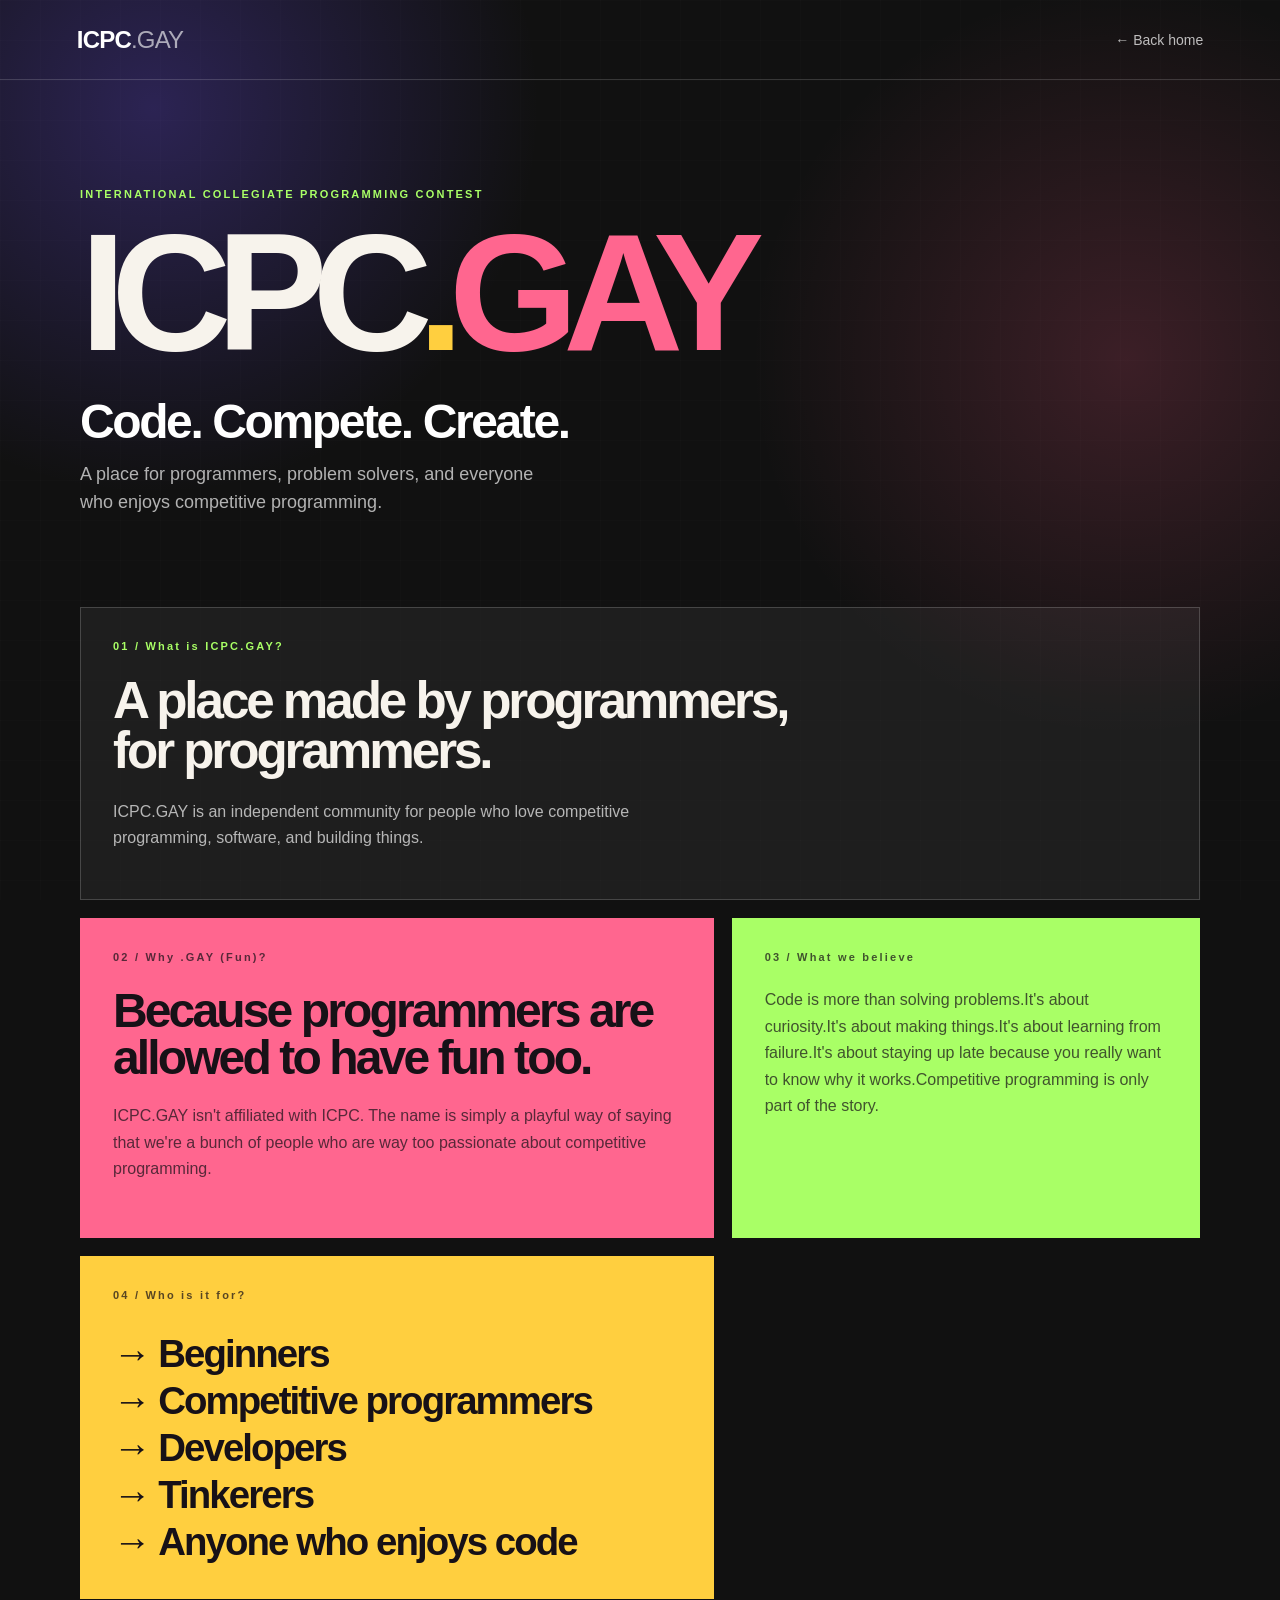
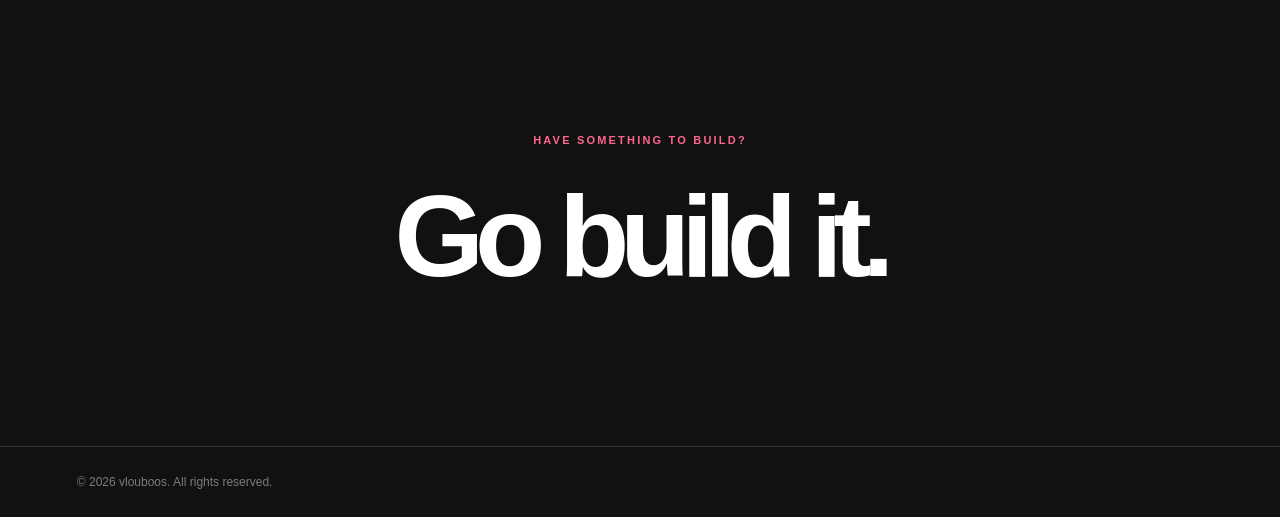
==== about.html @ 65eafc27 "Add ICPC.GAY about page" ====
<!DOCTYPE html>
<html lang="en">
<head>
    <meta charset="UTF-8">
    <meta name="viewport" content="width=device-width, initial-scale=1.0">
    <meta name="description" content="Learn more about ICPC.GAY, an independent community for programmers and problem solvers.">
    <title>About ICPC.GAY</title>
    <link rel="icon" type="image/png" href="/favicon.png">
    <link rel="stylesheet" href="about.css">
</head>
<body>
    <header class="about-nav">
        <a href="/" class="logo">ICPC<span>.GAY</span></a>
        <a href="/" class="back-link">← <span data-i18n="back">Back home</span></a>
    </header>

    <main>
        <section class="about-hero" aria-labelledby="about-title">
            <p class="eyebrow" data-i18n="eyebrow">INTERNATIONAL COLLEGIATE PROGRAMMING CONTEST</p>
            <h1 id="about-title">ICPC<span>.</span><em>GAY</em></h1>
            <p class="hero-subtitle" data-i18n="subtitle">Code. Compete. Create.</p>
            <p class="hero-description" data-i18n="description">A place for programmers, problem solvers, and everyone who enjoys competitive programming.</p>
        </section>

        <section class="manifesto" aria-label="About ICPC.GAY">
            <article class="story-card story-card-wide">
                <p class="card-kicker">01 / <span data-i18n="what_gay">What is ICPC.GAY?</span></p>
                <h2 data-i18n="what_gay_desc">A place made by programmers, for programmers.</h2>
                <p data-i18n="what_gay_long">ICPC.GAY is an independent community for people who love competitive programming, software, and building things.</p>
            </article>

            <article class="story-card accent-card">
                <p class="card-kicker">02 / <span data-i18n="why_gay">Why .GAY (Fun)?</span></p>
                <h2 data-i18n="fun">Because programmers are allowed to have fun too.</h2>
                <p data-i18n="disclaim">ICPC.GAY isn't affiliated with ICPC. The name is simply a playful way of saying that we're a bunch of people who are way too passionate about competitive programming.</p>
            </article>

            <article class="story-card belief-card">
                <p class="card-kicker">03 / <span data-i18n="what_we_believe">What we believe</span></p>
                <div class="belief-copy" data-i18n="claim"><p>Code is more than solving problems.</p><p>It's about curiosity.<br>It's about making things.<br>It's about learning from failure.<br>It's about staying up late because you really want to know why it works.</p><p>Competitive programming is only part of the story.</p></div>
            </article>

            <article class="story-card for-card">
                <p class="card-kicker">04 / <span data-i18n="who_is_it_for">Who is it for?</span></p>
                <ul>
                    <li data-i18n="beginner">Beginners</li>
                    <li data-i18n="contestants">Competitive programmers</li>
                    <li data-i18n="developers">Developers</li>
                    <li data-i18n="tinkerers">Tinkerers</li>
                    <li data-i18n="anyone">Anyone who enjoys code</li>
                </ul>
            </article>
        </section>

        <section class="build-cta">
            <p class="eyebrow" data-i18n="have_something">HAVE SOMETHING TO BUILD?</p>
            <a href="explore.html" data-i18n="go_build">Go build it.</a>
        </section>
    </main>

    <footer class="footer"><span>© 2026 vlouboos. All rights reserved.</span></footer>
    <script src="about.js"></script>
</body>
</html>
---- about.css ----
* { box-sizing: border-box; }
html { scroll-behavior: smooth; }
body { margin: 0; color: #f7f3ec; background: #111; font-family: Arial, Helvetica, sans-serif; overflow-x: hidden; }
body::before { content: ""; position: fixed; inset: 0; z-index: -2; background: radial-gradient(circle at 12% 12%, rgba(113, 83, 255, .28), transparent 28%), radial-gradient(circle at 88% 40%, rgba(255, 93, 137, .18), transparent 30%), #111; }
body::after { content: ""; position: fixed; inset: 0; z-index: -1; opacity: .08; pointer-events: none; background-image: linear-gradient(rgba(255,255,255,.18) 1px, transparent 1px), linear-gradient(90deg, rgba(255,255,255,.18) 1px, transparent 1px); background-size: 40px 40px; }
.about-nav { height: 80px; padding: 0 6vw; display: flex; justify-content: space-between; align-items: center; border-bottom: 1px solid rgba(255,255,255,.16); }
.logo { color: #fff; text-decoration: none; font-size: 24px; font-weight: 800; letter-spacing: -.8px; }.logo span { font-weight: 400; opacity: .62; }.back-link { color: rgba(255,255,255,.72); text-decoration: none; font-size: 14px; }.back-link:hover { color: #fff; }
main { width: min(1120px, 88vw); margin: auto; }.about-hero { padding: 12vh 0 10vh; max-width: 840px; }.eyebrow, .card-kicker { margin: 0 0 24px; color: #a9ff66; font-size: 11px; font-weight: 800; letter-spacing: .2em; }.about-hero h1 { margin: 0; font-size: clamp(72px, 13vw, 180px); line-height: .82; letter-spacing: -.09em; }.about-hero h1 span { color: #ffcf3f; }.about-hero h1 em { color: #ff668f; font-style: normal; }.hero-subtitle { margin: 34px 0 12px; color: #fff; font-size: clamp(26px, 4vw, 48px); font-weight: 800; letter-spacing: -.05em; }.hero-description { max-width: 480px; margin: 0; color: rgba(255,255,255,.68); font-size: 18px; line-height: 1.55; }
.manifesto { display: grid; grid-template-columns: 1.15fr .85fr; gap: 18px; }.story-card { min-height: 320px; padding: 32px; border: 1px solid rgba(255,255,255,.18); background: rgba(255,255,255,.055); }.story-card-wide { grid-column: 1 / -1; min-height: 240px; }.story-card h2 { max-width: 720px; margin: 0 0 22px; font-size: clamp(28px, 4vw, 54px); line-height: .98; letter-spacing: -.06em; }.story-card p:not(.card-kicker), .belief-copy { max-width: 560px; color: rgba(255,255,255,.68); font-size: 16px; line-height: 1.65; }.accent-card { background: #ff668f; color: #171117; border-color: #ff668f; }.accent-card .card-kicker, .accent-card p:not(.card-kicker) { color: rgba(23,17,23,.72); }.accent-card h2 { font-size: clamp(30px, 4vw, 48px); }.belief-card { background: #a9ff66; color: #171117; border-color: #a9ff66; }.belief-card .card-kicker, .belief-card .belief-copy { color: rgba(23,17,23,.72); }.belief-copy p { margin: 0 0 18px; }.for-card { background: #ffcf3f; color: #171117; border-color: #ffcf3f; }.for-card .card-kicker { color: rgba(23,17,23,.72); }.for-card ul { margin: 30px 0 0; padding: 0; list-style: none; font-size: clamp(25px, 3vw, 40px); font-weight: 800; line-height: 1.22; letter-spacing: -.05em; }.for-card li::before { content: "→ "; font-weight: 400; }.build-cta { padding: 15vh 0 16vh; text-align: center; }.build-cta .eyebrow { color: #ff668f; }.build-cta a { color: #fff; font-size: clamp(48px, 9vw, 120px); font-weight: 800; letter-spacing: -.08em; text-decoration: none; }.build-cta a:hover { color: #a9ff66; }.footer { padding: 28px 6vw; color: rgba(255,255,255,.45); border-top: 1px solid rgba(255,255,255,.16); font-size: 12px; }
@media (max-width: 700px) { .about-nav { height: 68px; padding: 0 6vw; }.manifesto { grid-template-columns: 1fr; }.story-card-wide { grid-column: auto; }.story-card { min-height: auto; padding: 24px; }.about-hero { padding-top: 15vh; }.hero-description { font-size: 16px; }.build-cta { padding: 12vh 0; } }
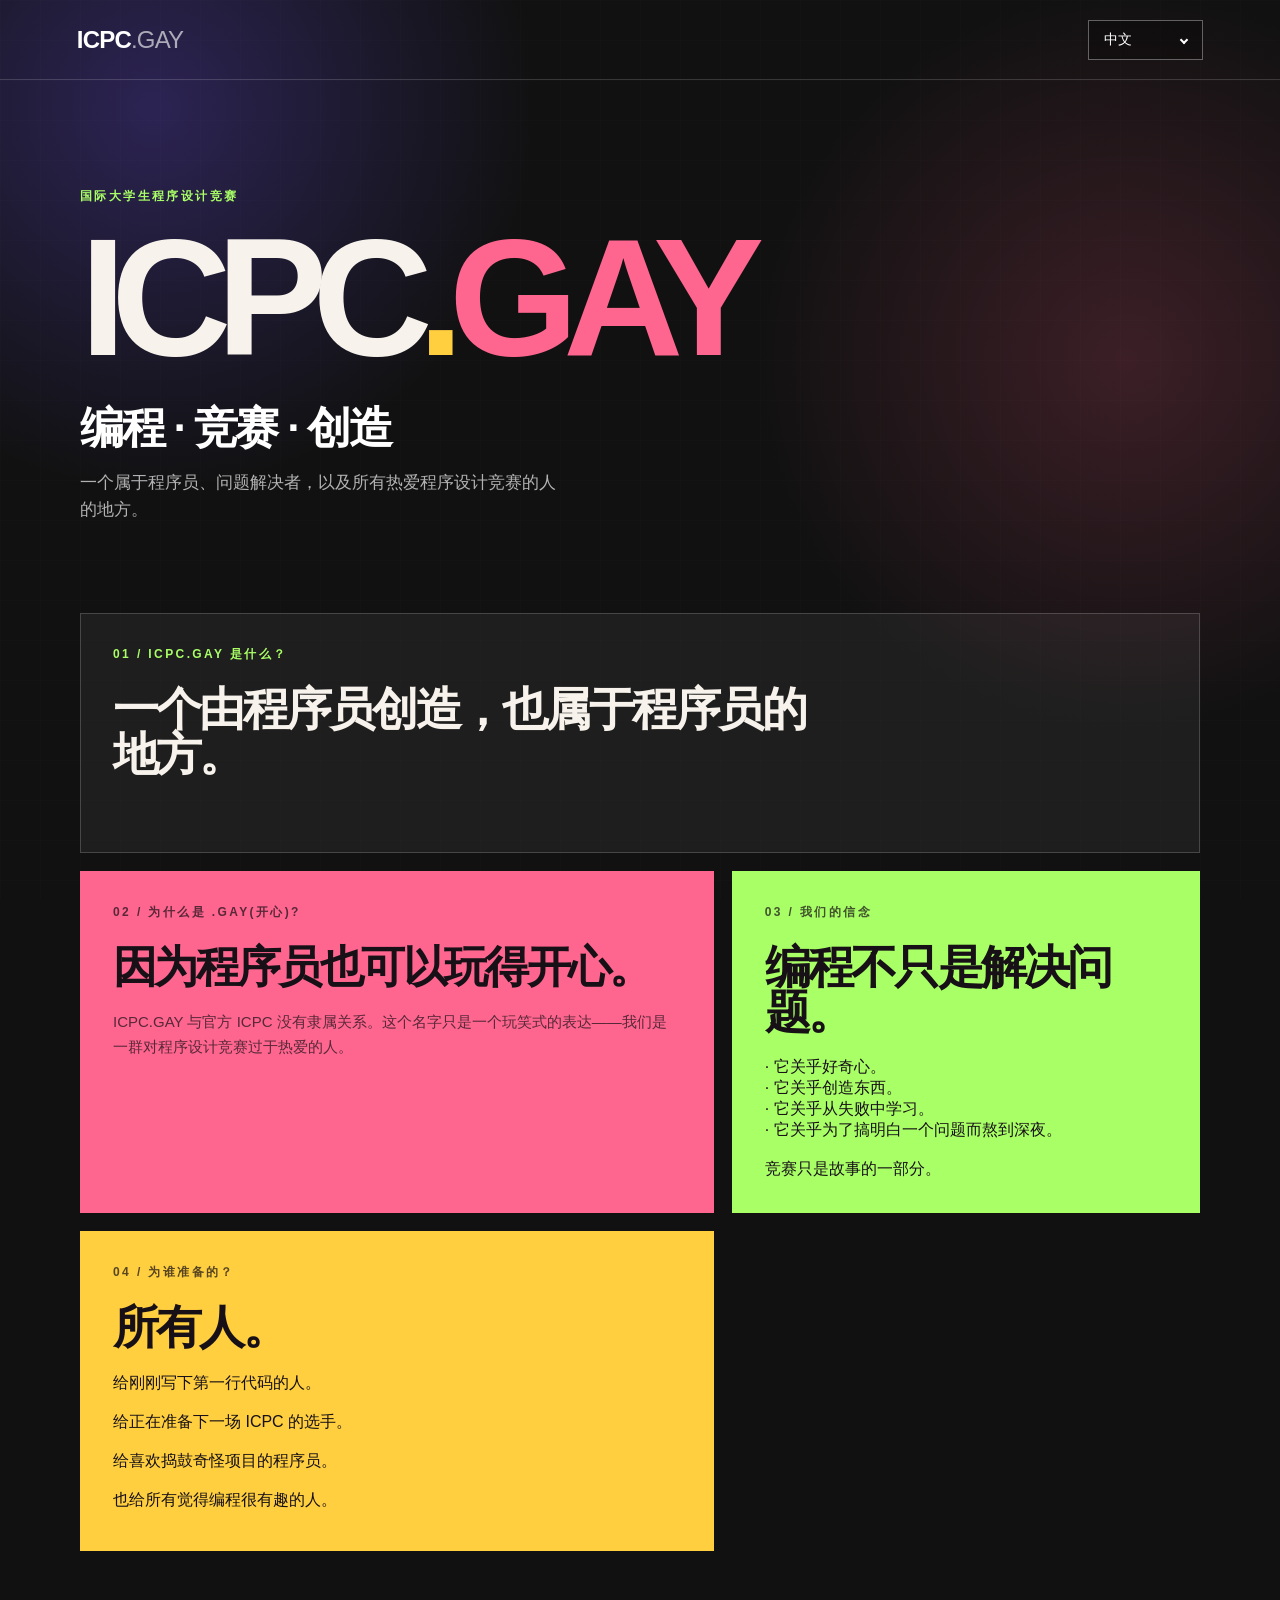
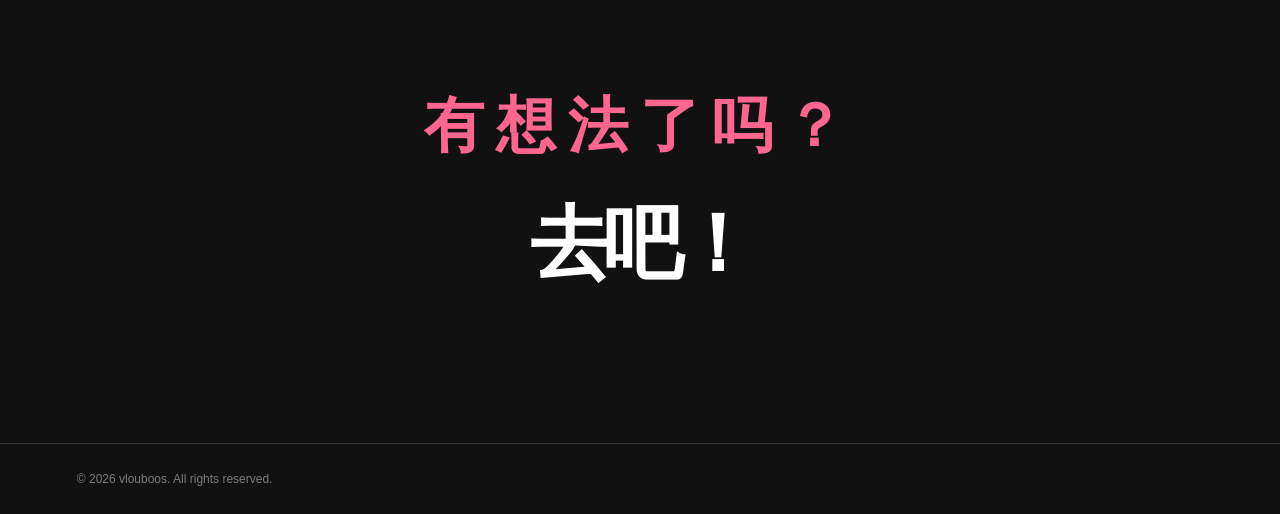
==== commit b627bd75: "feat(about): about page" ====
--- a/about.html
+++ b/about.html
@@ -3,62 +3,69 @@
 <head>
     <meta charset="UTF-8">
     <meta name="viewport" content="width=device-width, initial-scale=1.0">
-    <meta name="description" content="Learn more about ICPC.GAY, an independent community for programmers and problem solvers.">
+    <meta name="description"
+          content="Learn more about ICPC.GAY, an independent community for programmers and problem solvers.">
     <title>About ICPC.GAY</title>
     <link rel="icon" type="image/png" href="/favicon.png">
     <link rel="stylesheet" href="about.css">
 </head>
 <body>
-    <header class="about-nav">
-        <a href="/" class="logo">ICPC<span>.GAY</span></a>
-        <a href="/" class="back-link">← <span data-i18n="back">Back home</span></a>
-    </header>
+<header class="about-nav">
+    <a href="/" class="logo">ICPC<span>.GAY</span></a>
+    <div class="nav-right">
+        <button class="language-button" id="languageButton">
+            <span id="languageText"></span>
+            <span class="arrow"></span>
+        </button>
 
-    <main>
-        <section class="about-hero" aria-labelledby="about-title">
-            <p class="eyebrow" data-i18n="eyebrow">INTERNATIONAL COLLEGIATE PROGRAMMING CONTEST</p>
-            <h1 id="about-title">ICPC<span>.</span><em>GAY</em></h1>
-            <p class="hero-subtitle" data-i18n="subtitle">Code. Compete. Create.</p>
-            <p class="hero-description" data-i18n="description">A place for programmers, problem solvers, and everyone who enjoys competitive programming.</p>
-        </section>
+        <div class="language-menu" id="languageMenu">
+            <button data-language="zh">中文</button>
+            <button data-language="en">English</button>
+        </div>
+    </div>
+</header>
 
-        <section class="manifesto" aria-label="About ICPC.GAY">
-            <article class="story-card story-card-wide">
-                <p class="card-kicker">01 / <span data-i18n="what_gay">What is ICPC.GAY?</span></p>
-                <h2 data-i18n="what_gay_desc">A place made by programmers, for programmers.</h2>
-                <p data-i18n="what_gay_long">ICPC.GAY is an independent community for people who love competitive programming, software, and building things.</p>
-            </article>
+<main>
+    <section class="about-hero" aria-labelledby="about-title">
+        <p class="eyebrow" data-i18n="eyebrow"></p>
+        <h1 id="about-title">ICPC<span>.</span><em>GAY</em></h1>
+        <p class="hero-subtitle" data-i18n="subtitle"></p>
+        <p class="hero-description" data-i18n="description"></p>
+    </section>
 
-            <article class="story-card accent-card">
-                <p class="card-kicker">02 / <span data-i18n="why_gay">Why .GAY (Fun)?</span></p>
-                <h2 data-i18n="fun">Because programmers are allowed to have fun too.</h2>
-                <p data-i18n="disclaim">ICPC.GAY isn't affiliated with ICPC. The name is simply a playful way of saying that we're a bunch of people who are way too passionate about competitive programming.</p>
-            </article>
+    <section class="manifesto" aria-label="About ICPC.GAY">
+        <article class="story-card story-card-wide">
+            <p class="card-kicker">01 / <span data-i18n="what_gay"></span></p>
+            <h2 data-i18n="what_gay_desc"></h2>
+        </article>
 
-            <article class="story-card belief-card">
-                <p class="card-kicker">03 / <span data-i18n="what_we_believe">What we believe</span></p>
-                <div class="belief-copy" data-i18n="claim"><p>Code is more than solving problems.</p><p>It's about curiosity.<br>It's about making things.<br>It's about learning from failure.<br>It's about staying up late because you really want to know why it works.</p><p>Competitive programming is only part of the story.</p></div>
-            </article>
+        <article class="story-card accent-card">
+            <p class="card-kicker">02 / <span data-i18n="why_gay"></span></p>
+            <h2 data-i18n="fun"></h2>
+            <p data-i18n="fun_claim"></p>
+        </article>
 
-            <article class="story-card for-card">
-                <p class="card-kicker">04 / <span data-i18n="who_is_it_for">Who is it for?</span></p>
-                <ul>
-                    <li data-i18n="beginner">Beginners</li>
-                    <li data-i18n="contestants">Competitive programmers</li>
-                    <li data-i18n="developers">Developers</li>
-                    <li data-i18n="tinkerers">Tinkerers</li>
-                    <li data-i18n="anyone">Anyone who enjoys code</li>
-                </ul>
-            </article>
-        </section>
+        <article class="story-card belief-card">
+            <p class="card-kicker">03 / <span data-i18n="what_we_believe"></span></p>
+            <h2 data-i18n="believe"></h2>
+            <div data-i18n="believe_claim"></div>
+        </article>
 
-        <section class="build-cta">
-            <p class="eyebrow" data-i18n="have_something">HAVE SOMETHING TO BUILD?</p>
-            <a href="explore.html" data-i18n="go_build">Go build it.</a>
-        </section>
-    </main>
+        <article class="story-card for-card">
+            <p class="card-kicker">04 / <span data-i18n="who_is_it_for"></span></p>
+            <h2 data-i18n="who_for"></h2>
+            <div data-i18n="who_for_claim"></div>
+        </article>
+    </section>
 
-    <footer class="footer"><span>© 2026 vlouboos. All rights reserved.</span></footer>
-    <script src="about.js"></script>
+    <section class="build-cta">
+        <p class="eyebrow" data-i18n="have_something"></p>
+        <a href="explore.html" data-i18n="go_build" style="font-size: 80px;"></a>
+    </section>
+</main>
+
+<footer class="footer"><span>&copy; 2026 vlouboos. All rights reserved.</span></footer>
+
+<script src="script.js"></script>
 </body>
 </html>
--- a/about.css
+++ b/about.css
@@ -1,10 +1,350 @@
-* { box-sizing: border-box; }
-html { scroll-behavior: smooth; }
-body { margin: 0; color: #f7f3ec; background: #111; font-family: Arial, Helvetica, sans-serif; overflow-x: hidden; }
-body::before { content: ""; position: fixed; inset: 0; z-index: -2; background: radial-gradient(circle at 12% 12%, rgba(113, 83, 255, .28), transparent 28%), radial-gradient(circle at 88% 40%, rgba(255, 93, 137, .18), transparent 30%), #111; }
-body::after { content: ""; position: fixed; inset: 0; z-index: -1; opacity: .08; pointer-events: none; background-image: linear-gradient(rgba(255,255,255,.18) 1px, transparent 1px), linear-gradient(90deg, rgba(255,255,255,.18) 1px, transparent 1px); background-size: 40px 40px; }
-.about-nav { height: 80px; padding: 0 6vw; display: flex; justify-content: space-between; align-items: center; border-bottom: 1px solid rgba(255,255,255,.16); }
-.logo { color: #fff; text-decoration: none; font-size: 24px; font-weight: 800; letter-spacing: -.8px; }.logo span { font-weight: 400; opacity: .62; }.back-link { color: rgba(255,255,255,.72); text-decoration: none; font-size: 14px; }.back-link:hover { color: #fff; }
-main { width: min(1120px, 88vw); margin: auto; }.about-hero { padding: 12vh 0 10vh; max-width: 840px; }.eyebrow, .card-kicker { margin: 0 0 24px; color: #a9ff66; font-size: 11px; font-weight: 800; letter-spacing: .2em; }.about-hero h1 { margin: 0; font-size: clamp(72px, 13vw, 180px); line-height: .82; letter-spacing: -.09em; }.about-hero h1 span { color: #ffcf3f; }.about-hero h1 em { color: #ff668f; font-style: normal; }.hero-subtitle { margin: 34px 0 12px; color: #fff; font-size: clamp(26px, 4vw, 48px); font-weight: 800; letter-spacing: -.05em; }.hero-description { max-width: 480px; margin: 0; color: rgba(255,255,255,.68); font-size: 18px; line-height: 1.55; }
-.manifesto { display: grid; grid-template-columns: 1.15fr .85fr; gap: 18px; }.story-card { min-height: 320px; padding: 32px; border: 1px solid rgba(255,255,255,.18); background: rgba(255,255,255,.055); }.story-card-wide { grid-column: 1 / -1; min-height: 240px; }.story-card h2 { max-width: 720px; margin: 0 0 22px; font-size: clamp(28px, 4vw, 54px); line-height: .98; letter-spacing: -.06em; }.story-card p:not(.card-kicker), .belief-copy { max-width: 560px; color: rgba(255,255,255,.68); font-size: 16px; line-height: 1.65; }.accent-card { background: #ff668f; color: #171117; border-color: #ff668f; }.accent-card .card-kicker, .accent-card p:not(.card-kicker) { color: rgba(23,17,23,.72); }.accent-card h2 { font-size: clamp(30px, 4vw, 48px); }.belief-card { background: #a9ff66; color: #171117; border-color: #a9ff66; }.belief-card .card-kicker, .belief-card .belief-copy { color: rgba(23,17,23,.72); }.belief-copy p { margin: 0 0 18px; }.for-card { background: #ffcf3f; color: #171117; border-color: #ffcf3f; }.for-card .card-kicker { color: rgba(23,17,23,.72); }.for-card ul { margin: 30px 0 0; padding: 0; list-style: none; font-size: clamp(25px, 3vw, 40px); font-weight: 800; line-height: 1.22; letter-spacing: -.05em; }.for-card li::before { content: "→ "; font-weight: 400; }.build-cta { padding: 15vh 0 16vh; text-align: center; }.build-cta .eyebrow { color: #ff668f; }.build-cta a { color: #fff; font-size: clamp(48px, 9vw, 120px); font-weight: 800; letter-spacing: -.08em; text-decoration: none; }.build-cta a:hover { color: #a9ff66; }.footer { padding: 28px 6vw; color: rgba(255,255,255,.45); border-top: 1px solid rgba(255,255,255,.16); font-size: 12px; }
-@media (max-width: 700px) { .about-nav { height: 68px; padding: 0 6vw; }.manifesto { grid-template-columns: 1fr; }.story-card-wide { grid-column: auto; }.story-card { min-height: auto; padding: 24px; }.about-hero { padding-top: 15vh; }.hero-description { font-size: 16px; }.build-cta { padding: 12vh 0; } }
+* {
+    box-sizing: border-box;
+}
+
+html {
+    scroll-behavior: smooth;
+}
+
+body {
+    margin: 0;
+    color: #f7f3ec;
+    background: #111;
+    font-family: Arial, Helvetica, sans-serif;
+    overflow-x: hidden;
+}
+
+body::before {
+    content: "";
+    position: fixed;
+    inset: 0;
+    z-index: -2;
+    background: radial-gradient(circle at 12% 12%, rgba(113, 83, 255, .28), transparent 28%), radial-gradient(circle at 88% 40%, rgba(255, 93, 137, .18), transparent 30%), #111;
+}
+
+body::after {
+    content: "";
+    position: fixed;
+    inset: 0;
+    z-index: -1;
+    opacity: .08;
+    pointer-events: none;
+    background-image: linear-gradient(rgba(255, 255, 255, .18) 1px, transparent 1px), linear-gradient(90deg, rgba(255, 255, 255, .18) 1px, transparent 1px);
+    background-size: 40px 40px;
+}
+
+.about-nav {
+    height: 80px;
+    padding: 0 6vw;
+    display: flex;
+    justify-content: space-between;
+    align-items: center;
+    border-bottom: 1px solid rgba(255, 255, 255, .16);
+}
+
+.logo {
+    color: #fff;
+    text-decoration: none;
+    font-size: 24px;
+    font-weight: 800;
+    letter-spacing: -.8px;
+}
+
+.logo span {
+    font-weight: 400;
+    opacity: .62;
+}
+
+main {
+    width: min(1120px, 88vw);
+    margin: auto;
+}
+
+.about-hero {
+    padding: 12vh 0 10vh;
+    max-width: 840px;
+}
+
+[data-i18n] {
+    white-space: pre-line;
+}
+
+.eyebrow, .card-kicker {
+    margin: 0 0 24px;
+    color: #a9ff66;
+    font-size: 12px;
+    font-weight: 800;
+    letter-spacing: .2em;
+}
+
+.about-hero h1 {
+    margin: 0;
+    font-size: clamp(72px, 13vw, 180px);
+    line-height: .82;
+    letter-spacing: -.09em;
+}
+
+.about-hero h1 span {
+    color: #ffcf3f;
+}
+
+.about-hero h1 em {
+    color: #ff668f;
+    font-style: normal;
+}
+
+.hero-subtitle {
+    margin: 34px 0 12px;
+    color: #fff;
+    font-size: clamp(24px, 3.6vw, 44px);
+    font-weight: 800;
+    letter-spacing: -.05em;
+}
+
+.hero-description {
+    max-width: 480px;
+    margin: 0;
+    color: rgba(255, 255, 255, .68);
+    font-size: 17px;
+    line-height: 1.55;
+}
+
+.manifesto {
+    display: grid;
+    grid-template-columns: 1.15fr .85fr;
+    gap: 18px;
+}
+
+.story-card {
+    min-height: 320px;
+    padding: 32px;
+    border: 1px solid rgba(255, 255, 255, .18);
+    background: rgba(255, 255, 255, .055);
+}
+
+.story-card-wide {
+    grid-column: 1 / -1;
+    min-height: 240px;
+}
+
+.story-card h2 {
+    max-width: 720px;
+    margin: 0 0 22px;
+    font-size: clamp(26px, 3.6vw, 50px);
+    line-height: .98;
+    letter-spacing: -.06em;
+}
+
+.story-card p:not(.card-kicker) {
+    max-width: 560px;
+    color: rgba(255, 255, 255, .68);
+    font-size: 15px;
+    line-height: 1.65;
+}
+
+.accent-card {
+    background: #ff668f;
+    color: #171117;
+    border-color: #ff668f;
+}
+
+.accent-card .card-kicker, .accent-card p:not(.card-kicker) {
+    color: rgba(23, 17, 23, .72);
+}
+
+.accent-card h2 {
+    font-size: clamp(28px, 3.6vw, 44px);
+}
+
+.belief-card {
+    background: #a9ff66;
+    color: #171117;
+    border-color: #a9ff66;
+}
+
+.belief-card .card-kicker {
+    color: rgba(23, 17, 23, .72);
+}
+
+.for-card {
+    background: #ffcf3f;
+    color: #171117;
+    border-color: #ffcf3f;
+}
+
+.for-card .card-kicker {
+    color: rgba(23, 17, 23, .72);
+}
+
+.build-cta {
+    padding: 15vh 0 16vh;
+    text-align: center;
+}
+
+.build-cta .eyebrow {
+    color: #ff668f;
+    font-size: 60px;
+}
+
+.build-cta a {
+    color: #fff;
+    font-size: clamp(44px, 8vw, 110px);
+    font-weight: 800;
+    letter-spacing: -.08em;
+    text-decoration: none;
+}
+
+.build-cta a:hover {
+    color: #a9ff66;
+}
+
+.footer {
+    padding: 28px 6vw;
+    color: rgba(255, 255, 255, .45);
+    border-top: 1px solid rgba(255, 255, 255, .16);
+    font-size: 12px;
+}
+
+@media (max-width: 700px) {
+    .about-nav {
+        height: 68px;
+        padding: 0 6vw;
+    }
+
+    .manifesto {
+        grid-template-columns: 1fr;
+    }
+
+    .story-card-wide {
+        grid-column: auto;
+    }
+
+    .story-card {
+        min-height: auto;
+        padding: 24px;
+    }
+
+    .about-hero {
+        padding-top: 15vh;
+    }
+
+    .hero-description {
+        font-size: 15px;
+    }
+
+    .build-cta {
+        padding: 12vh 0;
+    }
+}
+
+.nav-right {
+    position: relative;
+}
+
+.language-button {
+    border: 1px solid rgba(255, 255, 255, 0.35);
+
+    background: rgba(0, 0, 0, 0.25);
+
+    color: white;
+
+    padding: 10px 15px;
+
+    min-width: 115px;
+
+    font-size: 14px;
+
+    cursor: pointer;
+
+    display: flex;
+    align-items: center;
+    justify-content: space-between;
+    gap: 12px;
+
+    transition:
+            background 0.2s ease,
+            border-color 0.2s ease;
+}
+
+.language-button:hover {
+    background: rgba(255, 255, 255, 0.12);
+
+    border-color: rgba(255, 255, 255, 0.65);
+}
+
+.arrow {
+    width: 6px;
+    height: 6px;
+
+    border-right: 2px solid currentColor;
+    border-bottom: 2px solid currentColor;
+
+    transform: rotate(45deg);
+    transform-origin: center;
+
+    transition: transform 0.2s ease;
+}
+
+.language-button.open .arrow {
+    transform: rotate(225deg);
+}
+
+
+/* Dropdown */
+
+.language-menu {
+    position: absolute;
+
+    top: calc(100% + 8px);
+    right: 0;
+
+    width: 115px;
+
+    padding: 5px;
+
+    background: rgba(25, 25, 25, 0.95);
+
+    border: 1px solid rgba(255, 255, 255, 0.2);
+
+    box-shadow:
+            0 12px 30px rgba(0, 0, 0, 0.35);
+
+    opacity: 0;
+    visibility: hidden;
+
+    transform: translateY(-5px);
+
+    transition:
+            opacity 0.2s ease,
+            transform 0.2s ease,
+            visibility 0.2s ease;
+}
+
+.language-menu.open {
+    opacity: 1;
+    visibility: visible;
+
+    transform: translateY(0);
+}
+
+.language-menu button {
+    width: 100%;
+
+    border: 0;
+
+    background: transparent;
+
+    color: white;
+
+    padding: 10px;
+
+    text-align: left;
+
+    font-size: 14px;
+
+    cursor: pointer;
+}
+
+.language-menu button:hover {
+    background: rgba(255, 255, 255, 0.12);
+}
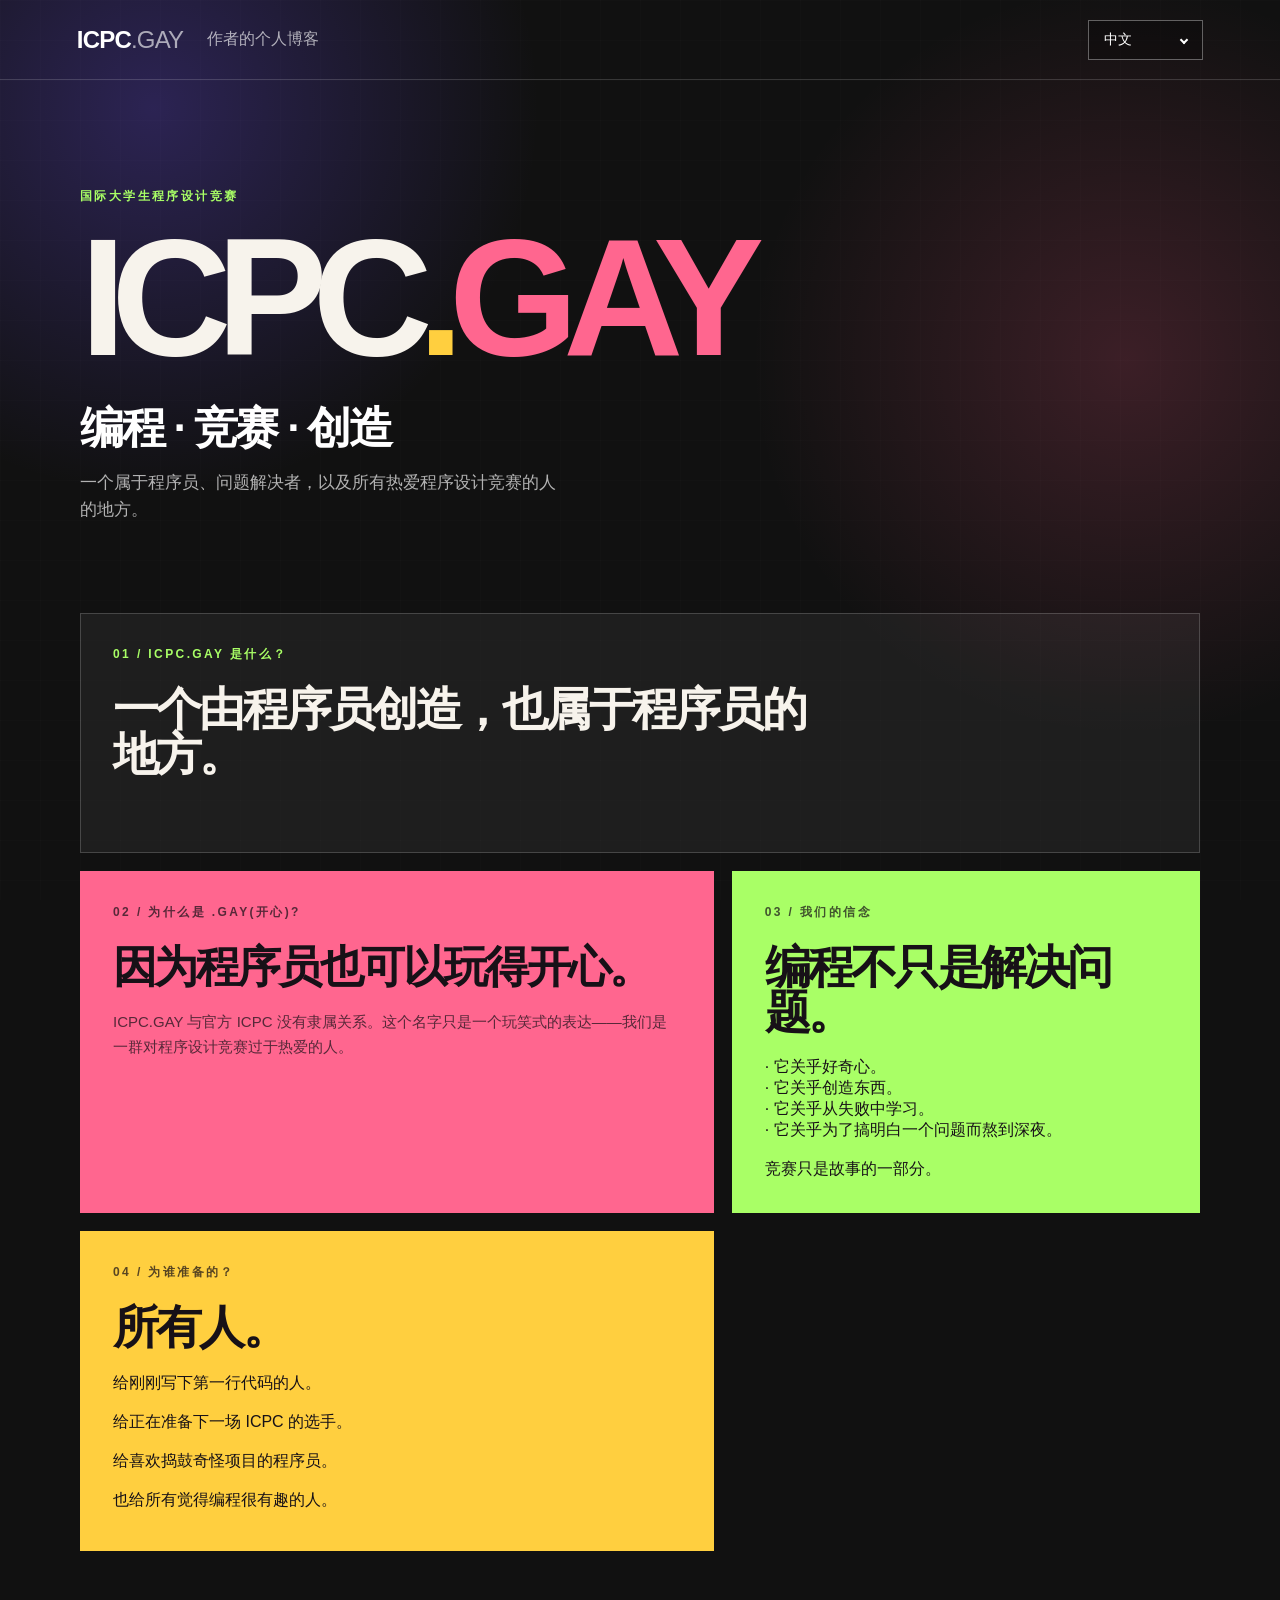
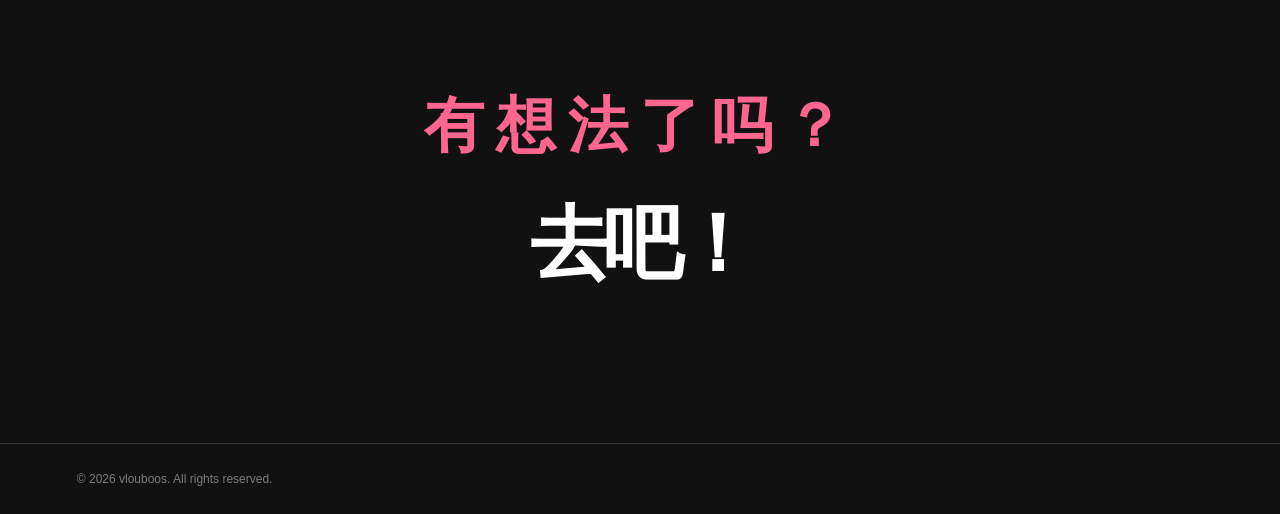
==== commit 17faacd1: "feat(blog): add blog entrance" ====
--- a/about.html
+++ b/about.html
@@ -11,7 +11,10 @@
 </head>
 <body>
 <header class="about-nav">
-    <a href="/" class="logo">ICPC<span>.GAY</span></a>
+    <div class="nav-left">
+        <a href="/" class="logo">ICPC<span>.GAY</span></a>
+        <a href="https://blog.icpc.gay/" target="_blank" rel="noopener noreferrer" class="nav-link" data-i18n="blog"></a>
+    </div>
     <div class="nav-right">
         <button class="language-button" id="languageButton">
             <span id="languageText"></span>
@@ -68,4 +71,4 @@
 
 <script src="script.js"></script>
 </body>
-</html>
+</html>
--- a/about.css
+++ b/about.css
@@ -55,6 +55,24 @@
     opacity: .62;
 }
 
+.nav-left {
+    display: flex;
+    align-items: center;
+    gap: 24px;
+}
+
+.nav-link {
+    color: rgba(255, 255, 255, 0.65);
+    text-decoration: none;
+    font-size: 16px;
+    font-weight: 500;
+    transition: color 0.2s ease;
+}
+
+.nav-link:hover {
+    color: white;
+}
+
 main {
     width: min(1120px, 88vw);
     margin: auto;
